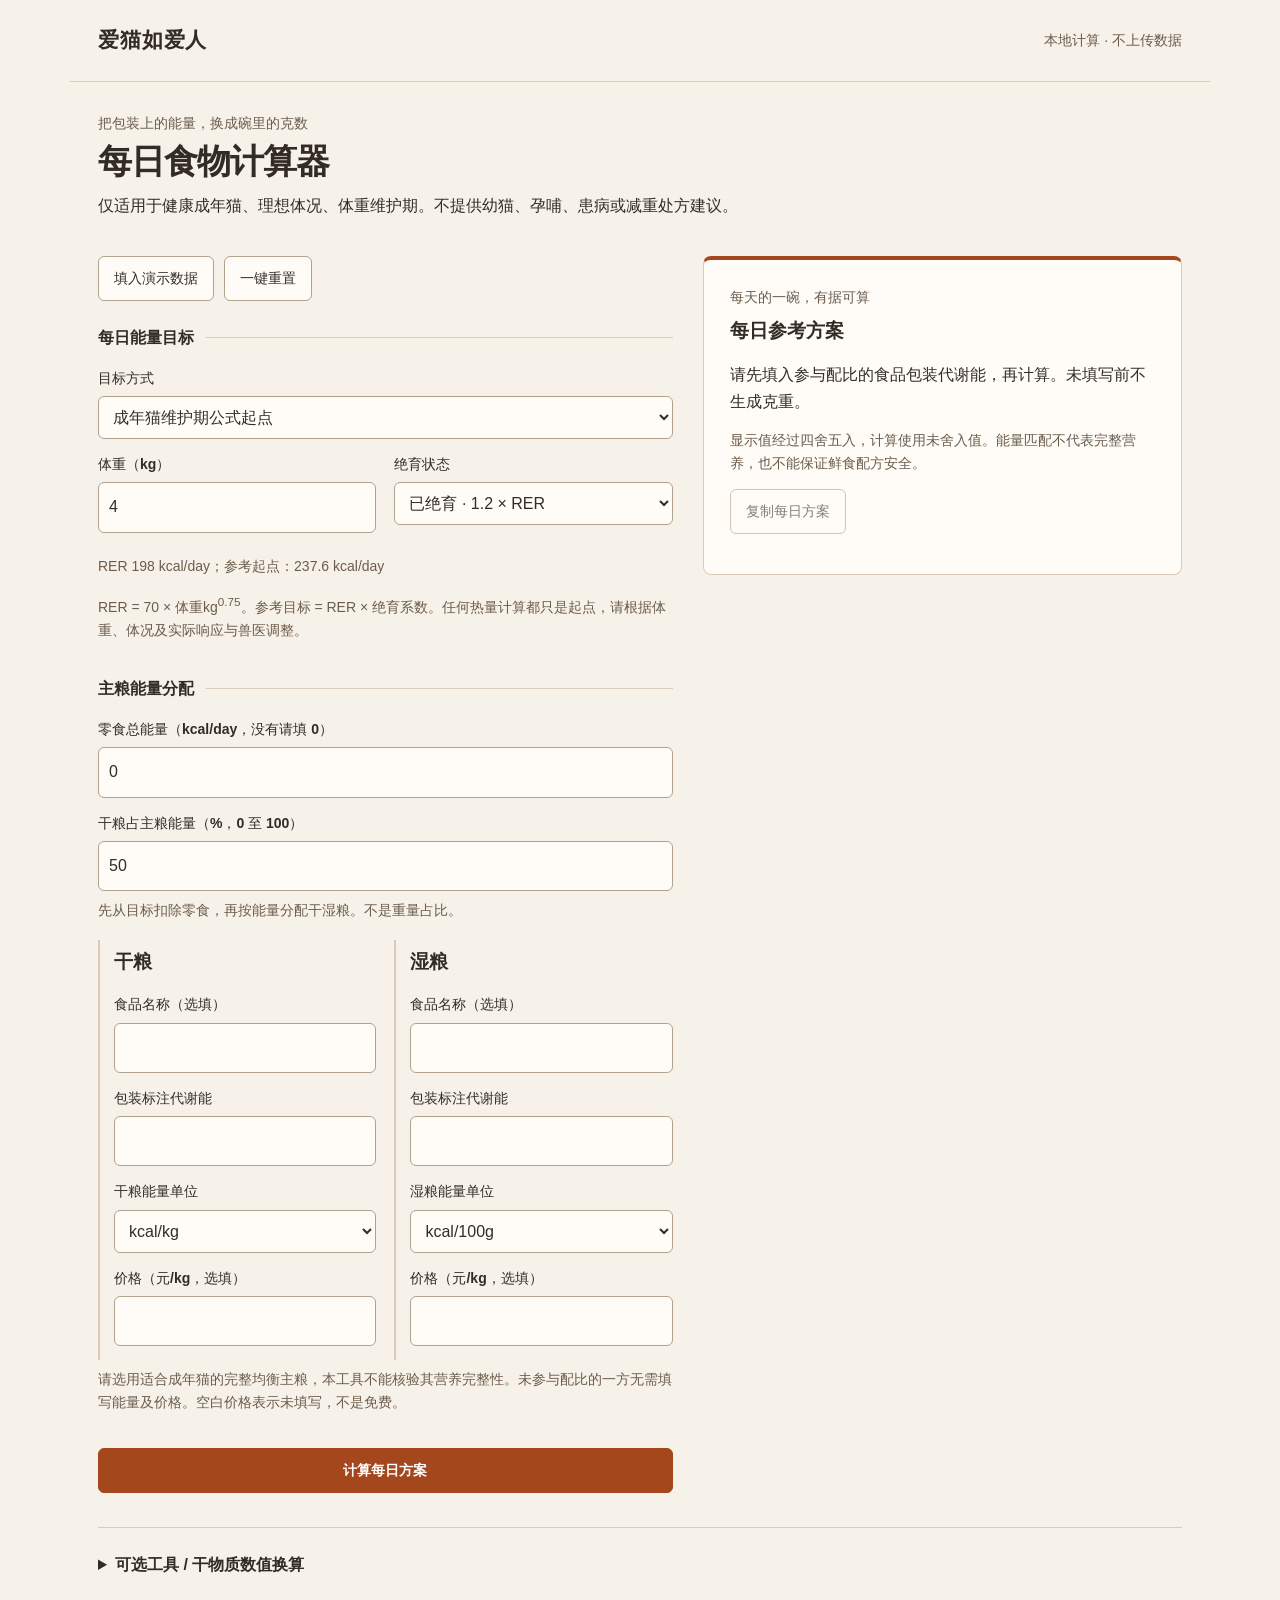
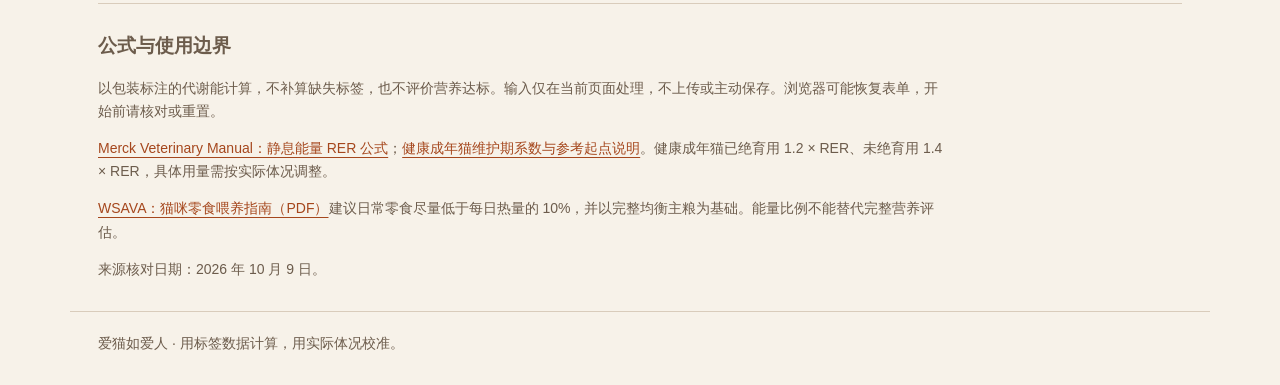
==== projects/cat-food/index.html @ 8298b878 "Publish portfolio and cat food calculator" ====
<!doctype html>
<html lang="zh-CN">
<head>
  <meta charset="utf-8">
  <meta name="viewport" content="width=device-width, initial-scale=1">
  <title>爱猫如爱人 · 每日食物计算器</title>
  <link rel="stylesheet" href="styles.css">
  <script src="calculator.js" defer></script>
  <script src="app.js" defer></script>
</head>
<body>
<header class="wrap"><a class="brand" href="index.html">爱猫如爱人</a><span>本地计算 · 不上传数据</span></header>
<main class="wrap">
  <div class="intro"><p class="eyebrow">把包装上的能量，换成碗里的克数</p><h1>每日食物计算器</h1><p>仅适用于健康成年猫、理想体况、体重维护期。不提供幼猫、孕哺、患病或减重处方建议。</p></div>
  <noscript><p class="notice">请启用 JavaScript 后使用。本页不需要联网。</p></noscript>
  <div class="layout">
  <form id="calculator" novalidate autocomplete="off">
    <div class="actions"><button type="button" id="example">填入演示数据</button><button type="reset">一键重置</button></div>
    <p id="demo" class="notice" hidden>演示数据，开始前请替换包装标签。示例名称、能量和价格均为虚构，不对应真实产品。</p>
    <fieldset><legend>每日能量目标</legend>
      <div class="field"><label for="mode">目标方式</label><select id="mode" aria-describedby="mode-error"><option value="formula">成年猫维护期公式起点</option><option value="custom">使用已有 / 兽医给定目标</option></select><p class="error" id="mode-error"></p></div>
      <div id="formula-fields" class="pair">
        <div class="field"><label for="weight">体重（kg）</label><input id="weight" type="number" min="0" step="any" value="4" aria-describedby="weight-error"><p class="error" id="weight-error"></p></div>
        <div class="field"><label for="status">绝育状态</label><select id="status" aria-describedby="status-error"><option value="neutered">已绝育 · 1.2 × RER</option><option value="intact">未绝育 · 1.4 × RER</option></select><p class="error" id="status-error"></p></div>
      </div>
      <div id="custom-field" class="field" hidden><label for="custom">自定义目标（kcal/day）</label><input id="custom" type="number" min="0" step="any" aria-describedby="custom-error"><p class="error" id="custom-error"></p></div>
      <p id="target-preview" class="hint" aria-live="polite"></p>
      <p class="hint">RER = 70 × 体重kg<sup>0.75</sup>。参考目标 = RER × 绝育系数。任何热量计算都只是起点，请根据体重、体况及实际响应与兽医调整。</p>
    </fieldset>
    <fieldset><legend>主粮能量分配</legend>
      <div class="field"><label for="treats">零食总能量（kcal/day，没有请填 0）</label><input id="treats" type="number" min="0" step="any" value="0" aria-describedby="treats-error"><p class="error" id="treats-error"></p></div>
      <div class="field"><label for="dryPct">干粮占主粮能量（%，0 至 100）</label><input id="dryPct" type="number" min="0" max="100" step="any" value="50" aria-describedby="ratio-note dryPct-error"><p id="ratio-note" class="hint">先从目标扣除零食，再按能量分配干湿粮。不是重量占比。</p><p class="error" id="dryPct-error"></p></div>
      <div class="foods">
        <section><h2>干粮</h2><div class="field"><label for="dryName">食品名称（选填）</label><input id="dryName" type="text" maxlength="100"></div>
          <div class="field"><label for="dryEnergy">包装标注代谢能</label><input id="dryEnergy" type="number" min="0" step="any" aria-describedby="dryEnergy-error"><p class="error" id="dryEnergy-error"></p></div>
          <div class="field"><label for="dryUnit">干粮能量单位</label><select id="dryUnit"><option>kcal/kg</option><option>kcal/100g</option></select></div>
          <div class="field"><label for="dryPrice">价格（元/kg，选填）</label><input id="dryPrice" type="number" min="0" step="any" aria-describedby="dryPrice-error"><p class="error" id="dryPrice-error"></p></div>
        </section>
        <section><h2>湿粮</h2><div class="field"><label for="wetName">食品名称（选填）</label><input id="wetName" type="text" maxlength="100"></div>
          <div class="field"><label for="wetEnergy">包装标注代谢能</label><input id="wetEnergy" type="number" min="0" step="any" aria-describedby="wetEnergy-error"><p class="error" id="wetEnergy-error"></p></div>
          <div class="field"><label for="wetUnit">湿粮能量单位</label><select id="wetUnit"><option>kcal/kg</option><option selected>kcal/100g</option></select></div>
          <div class="field"><label for="wetPrice">价格（元/kg，选填）</label><input id="wetPrice" type="number" min="0" step="any" aria-describedby="wetPrice-error"><p class="error" id="wetPrice-error"></p></div>
        </section>
      </div>
      <p class="hint">请选用适合成年猫的完整均衡主粮，本工具不能核验其营养完整性。未参与配比的一方无需填写能量及价格。空白价格表示未填写，不是免费。</p>
    </fieldset>
    <button class="primary" type="submit">计算每日方案</button>
  </form>
  <section class="result-panel" aria-labelledby="result-title">
    <p class="eyebrow">每天的一碗，有据可算</p><h2 id="result-title" tabindex="-1">每日参考方案</h2>
    <div id="result" role="status" aria-live="polite" aria-atomic="true"><p>请先填入参与配比的食品包装代谢能，再计算。未填写前不生成克重。</p></div>
    <p class="hint">显示值经过四舍五入，计算使用未舍入值。能量匹配不代表完整营养，也不能保证鲜食配方安全。</p>
    <button type="button" id="copy" disabled>复制每日方案</button>
    <div id="copy-fallback" hidden><label for="plan-text">每日方案文本（可选择后手动复制）</label><textarea id="plan-text" rows="12" readonly></textarea></div>
    <p id="copy-status" role="status"></p>
  </section>
  </div>
  <details id="dm"><summary>可选工具 / 干物质数值换算</summary>
    <p>营养素 as-fed % ÷（100 − 水分%）× 100。只是标签数值换算，不判断达标；保证分析 min/max 不是实测值，分别代入上下限不等于实际干物质营养浓度。</p>
    <div class="pair"><div class="field"><label for="nutrient">某营养素 as-fed（%）</label><input id="nutrient" type="number" min="0" step="any" aria-describedby="nutrient-error"><p class="error" id="nutrient-error"></p></div><div class="field"><label for="moisture">水分（%，小于 100）</label><input id="moisture" type="number" min="0" max="100" step="any" aria-describedby="moisture-error"><p class="error" id="moisture-error"></p></div></div>
    <button type="button" id="dm-calculate">换算数值</button><p id="dm-result" role="status"></p>
  </details>
  <section class="sources"><h2>公式与使用边界</h2><p>以包装标注的代谢能计算，不补算缺失标签，也不评价营养达标。输入仅在当前页面处理，不上传或主动保存。浏览器可能恢复表单，开始前请核对或重置。</p><p><a href="https://www.merckvetmanual.com/management-and-nutrition/nutrition-small-animals/nutritional-requirements-of-small-animals">Merck Veterinary Manual：静息能量 RER 公式</a>；<a href="https://www.merckvetmanual.com/multimedia/table/daily-maintenance-energy-requirements-for-dogs-and-cats">健康成年猫维护期系数与参考起点说明</a>。健康成年猫已绝育用 1.2 × RER、未绝育用 1.4 × RER，具体用量需按实际体况调整。</p><p><a href="https://wsava.org/wp-content/uploads/2025/11/WSAVA_GuidetoTreats_Cats_251107.pdf">WSAVA：猫咪零食喂养指南（PDF）</a>建议日常零食尽量低于每日热量的 10%，并以完整均衡主粮为基础。能量比例不能替代完整营养评估。</p><p>来源核对日期：2026 年 10 月 9 日。</p></section>
</main>
<footer class="wrap">爱猫如爱人 · 用标签数据计算，用实际体况校准。</footer>
</body>
</html>
---- projects/cat-food/styles.css ----
:root { color-scheme: light; --paper: #f7f2e9; --surface: #fffcf7; --ink: #332c25; --muted: #6c5c4c; --line: #d9ccbb; --orange: #a5471d; --error: #a22d25; }
* { box-sizing: border-box; }
[hidden] { display: none !important; }
body { margin: 0; background: var(--paper); color: var(--ink); font: 16px/1.65 -apple-system, BlinkMacSystemFont, "PingFang SC", "Microsoft YaHei", sans-serif; font-variant-numeric: tabular-nums; }
.wrap { max-width: 1140px; margin: auto; padding: 0 28px; }
header.wrap { display: flex; justify-content: space-between; align-items: center; gap: 16px; min-height: 82px; border-bottom: 1px solid var(--line); }
a { color: var(--orange); text-underline-offset: 4px; overflow-wrap: anywhere; }
.brand { font-weight: 750; font-size: 21px; color: var(--ink); text-decoration: none; letter-spacing: .04em; }
header span, .hint, .eyebrow, footer { color: var(--muted); font-size: 14px; }
.intro { padding: 30px 0 22px; max-width: 780px; }
h1 { margin: 4px 0 10px; font-size: clamp(26px, 4vw, 34px); line-height: 1.3; letter-spacing: -.03em; }
h2 { font-size: 19px; margin: 6px 0 16px; }
h3 { font-size: 16px; margin: 24px 0 2px; overflow-wrap: anywhere; }
p { margin: 8px 0 14px; }
.eyebrow { margin: 0; }
.layout { display: grid; grid-template-columns: minmax(0, 1.2fr) minmax(0, 1fr); gap: 30px; align-items: start; }
form, .result-panel { min-width: 0; }
.actions { display: flex; flex-wrap: wrap; gap: 10px; margin-bottom: 24px; }
fieldset { border: 0; border-top: 1px solid var(--line); padding: 16px 0 20px; margin: 0; min-width: 0; }
legend { padding: 0 12px 0 0; font-size: 16px; font-weight: 650; }
.pair, .foods { display: grid; grid-template-columns: repeat(2, minmax(0, 1fr)); gap: 18px; }
.foods { margin-top: 18px; }
.foods section { border-left: 2px solid var(--line); padding-left: 14px; }
.field { margin-bottom: 14px; min-width: 0; }
label { display: block; margin-bottom: 6px; font-size: 14px; font-weight: 550; }
input, select, textarea { width: 100%; min-width: 0; border: 1px solid #b2a18d; border-radius: 6px; padding: 11px 10px; font: inherit; color: var(--ink); background: var(--surface); }
textarea { margin-top: 8px; resize: vertical; }
button { border: 1px solid #b2a18d; border-radius: 6px; padding: 10px 15px; font: inherit; font-size: 14px; color: var(--ink); background: var(--surface); cursor: pointer; min-height: 44px; transition: background-color .12s; }
button:hover:not(:disabled) { background: #eee1d2; }
button:disabled { cursor: not-allowed; opacity: .6; }
button.primary { background: var(--orange); color: white; border-color: var(--orange); width: 100%; font-weight: 600; }
button.primary:hover { background: #853514; }
:focus-visible { outline: 3px solid #9d431a; outline-offset: 3px; }
[aria-invalid="true"] { border: 2px solid var(--error); }
.error { color: var(--error); font-size: 14px; margin: 5px 0 0; }
.error:empty { display: none; }
.notice { color: #713716; background: #ffecd7; border-left: 3px solid var(--orange); padding: 12px 14px; font-size: 14px; }
.result-panel { background: var(--surface); border: 1px solid var(--line); border-top: 4px solid var(--orange); border-radius: 8px; padding: 26px; position: sticky; top: 24px; }
.grams { font-size: clamp(29px, 4vw, 40px); line-height: 1.25; font-weight: 700; letter-spacing: -.04em; margin: 4px 0 8px; }
.cost { border-top: 1px solid var(--line); padding-top: 18px; margin-top: 24px; font-weight: 600; }
#copy-fallback { margin-top: 18px; }
details { border-top: 1px solid var(--line); border-bottom: 1px solid var(--line); padding: 20px 0; margin: 34px 0 26px; }
summary { cursor: pointer; font-weight: 600; padding: 4px 0; }
details > p, details > .pair { max-width: 700px; }
.sources { max-width: 850px; font-size: 14px; color: var(--muted); }
footer.wrap { margin-top: 30px; padding-top: 20px; padding-bottom: 30px; border-top: 1px solid var(--line); }
@media (max-width: 800px) { .layout { grid-template-columns: minmax(0, 1fr); gap: 24px; } .result-panel { position: static; } }
@media (max-width: 480px) { .wrap { padding-left: 18px; padding-right: 18px; } header.wrap { align-items: flex-start; flex-direction: column; justify-content: center; gap: 2px; } .pair, .foods { grid-template-columns: minmax(0, 1fr); gap: 0; } .result-panel { padding: 20px; } .intro { padding-top: 24px; } }
@media (prefers-reduced-motion: reduce) { *, *::before, *::after { transition: none !important; animation: none !important; scroll-behavior: auto !important; } }
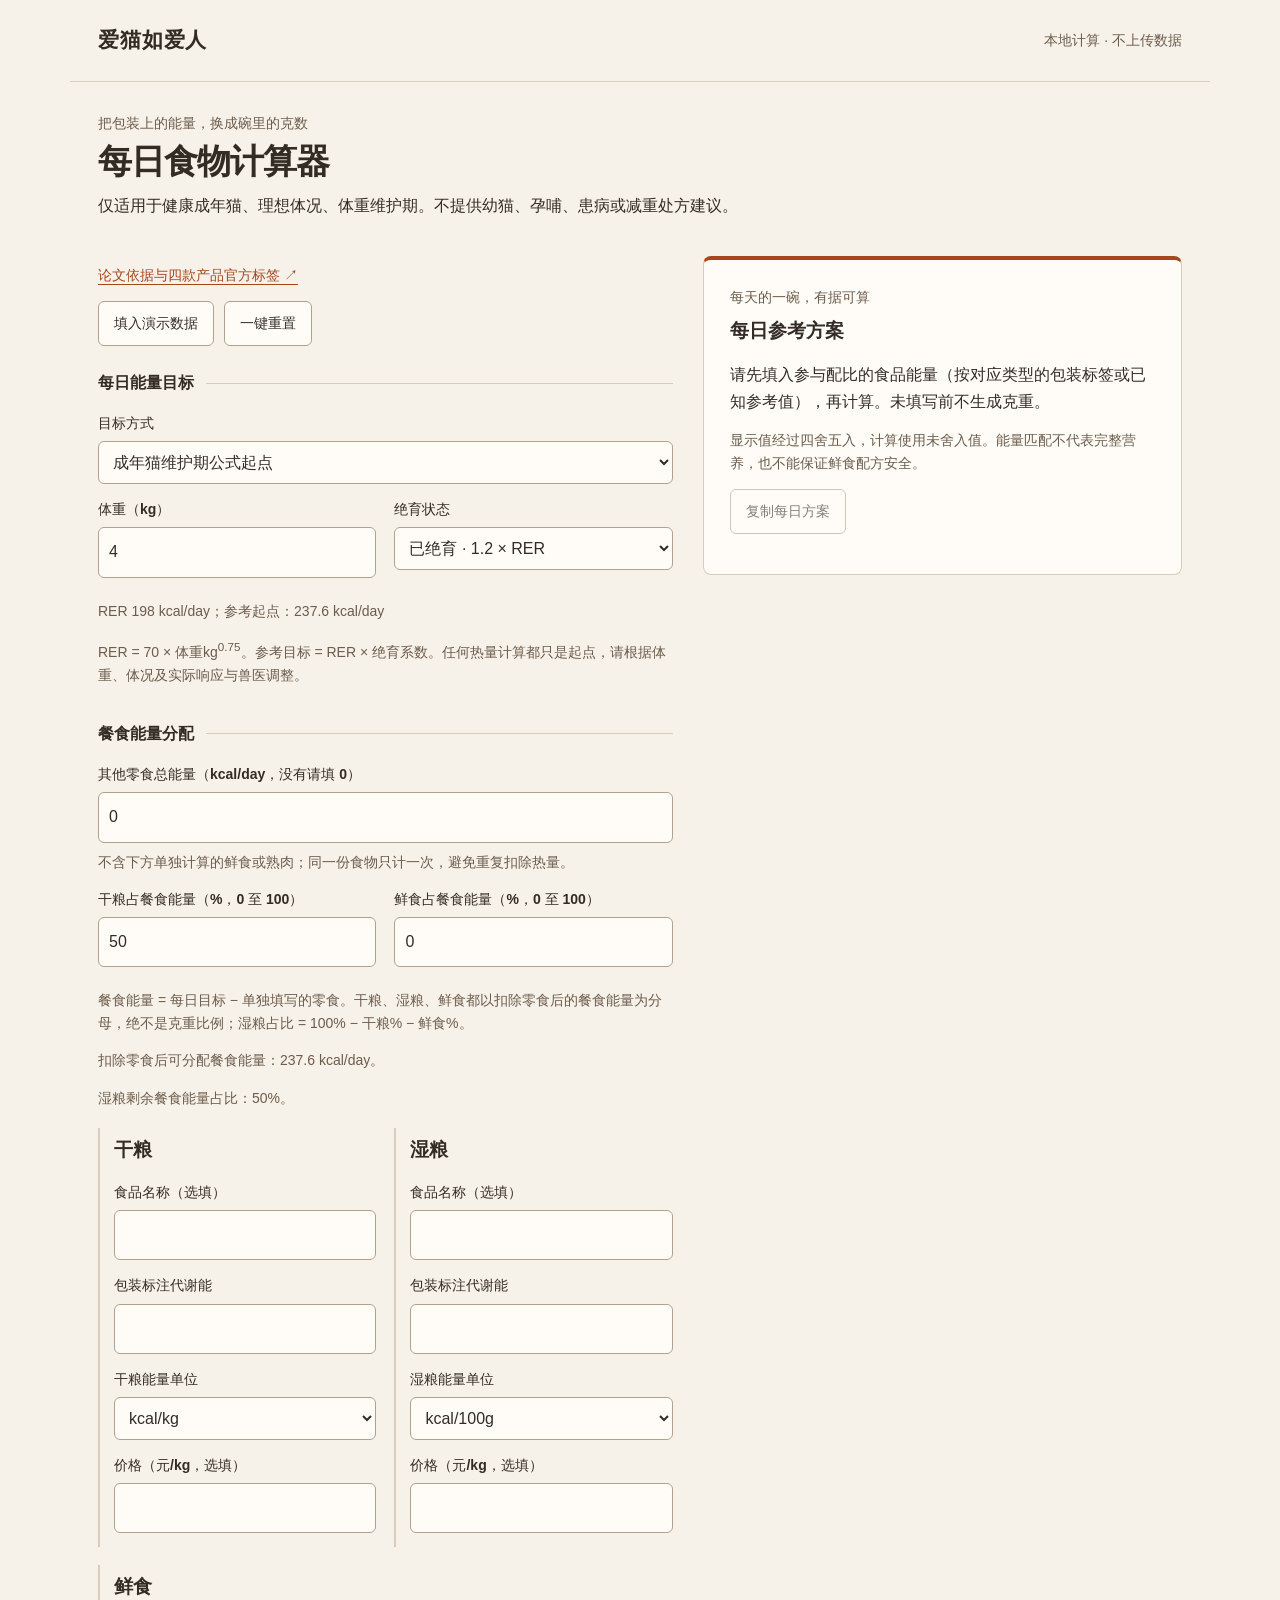
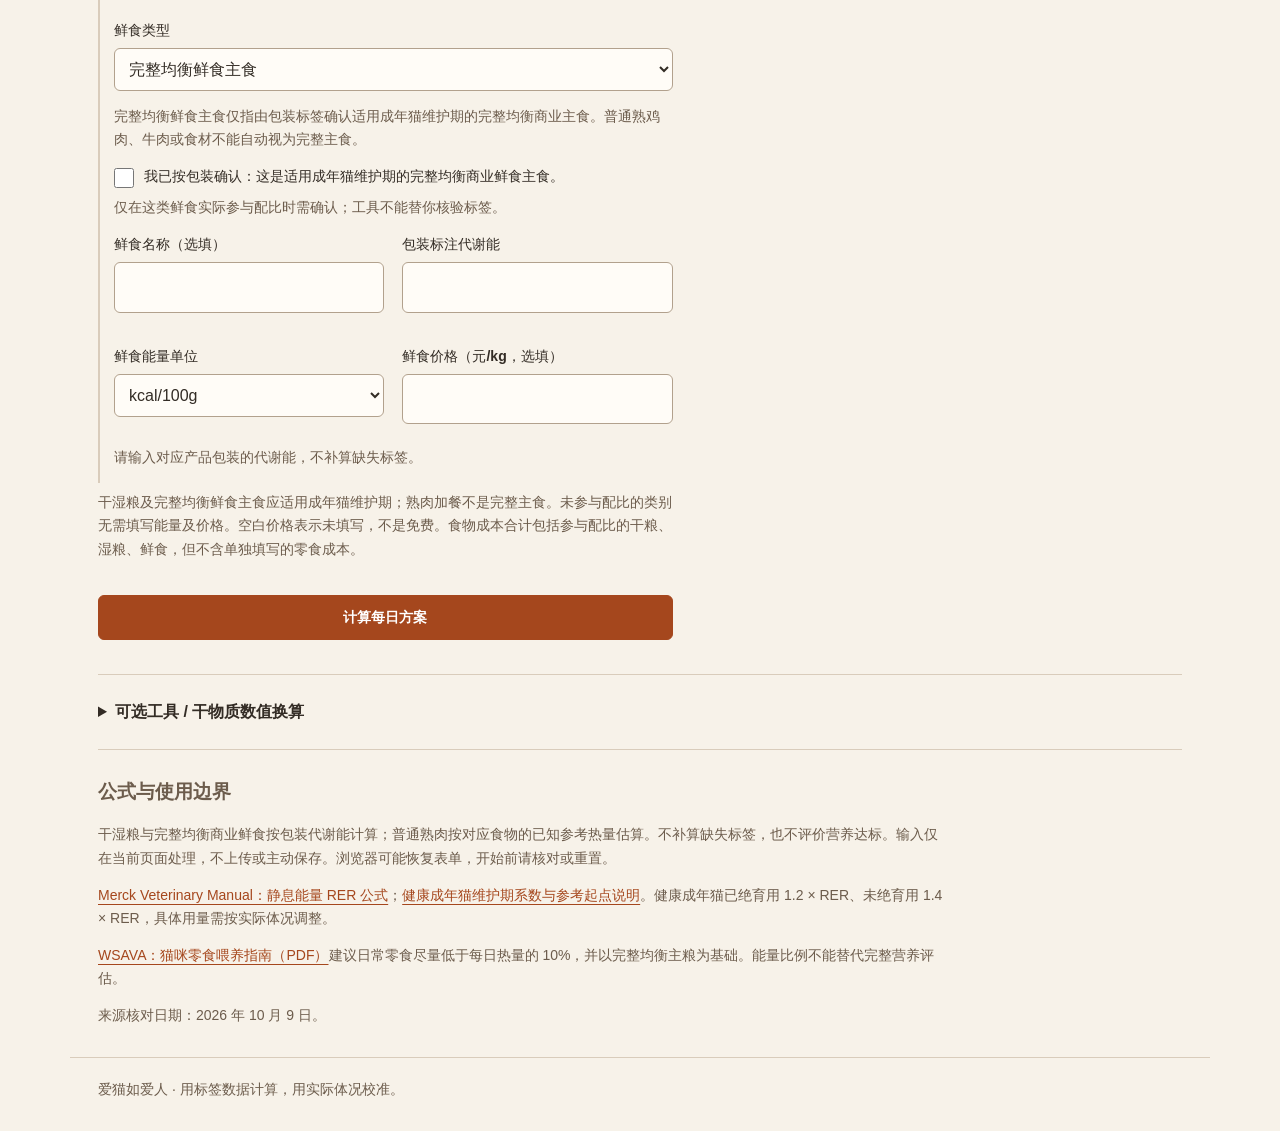
==== commit bd0959d5: "Publish portfolio and cat food calculator" ====
--- a/projects/cat-food/index.html
+++ b/projects/cat-food/index.html
@@ -15,6 +15,7 @@
   <noscript><p class="notice">请启用 JavaScript 后使用。本页不需要联网。</p></noscript>
   <div class="layout">
   <form id="calculator" novalidate autocomplete="off">
+    <p class="hint"><a href="evidence.html">论文依据与四款产品官方标签 ↗</a></p>
     <div class="actions"><button type="button" id="example">填入演示数据</button><button type="reset">一键重置</button></div>
     <p id="demo" class="notice" hidden>演示数据，开始前请替换包装标签。示例名称、能量和价格均为虚构，不对应真实产品。</p>
     <fieldset><legend>每日能量目标</legend>
@@ -27,9 +28,15 @@
       <p id="target-preview" class="hint" aria-live="polite"></p>
       <p class="hint">RER = 70 × 体重kg<sup>0.75</sup>。参考目标 = RER × 绝育系数。任何热量计算都只是起点，请根据体重、体况及实际响应与兽医调整。</p>
     </fieldset>
-    <fieldset><legend>主粮能量分配</legend>
-      <div class="field"><label for="treats">零食总能量（kcal/day，没有请填 0）</label><input id="treats" type="number" min="0" step="any" value="0" aria-describedby="treats-error"><p class="error" id="treats-error"></p></div>
-      <div class="field"><label for="dryPct">干粮占主粮能量（%，0 至 100）</label><input id="dryPct" type="number" min="0" max="100" step="any" value="50" aria-describedby="ratio-note dryPct-error"><p id="ratio-note" class="hint">先从目标扣除零食，再按能量分配干湿粮。不是重量占比。</p><p class="error" id="dryPct-error"></p></div>
+    <fieldset><legend>餐食能量分配</legend>
+      <div class="field"><label for="treats">其他零食总能量（kcal/day，没有请填 0）</label><input id="treats" type="number" min="0" step="any" value="0" aria-describedby="treats-note treats-error"><p id="treats-note" class="hint">不含下方单独计算的鲜食或熟肉；同一份食物只计一次，避免重复扣除热量。</p><p class="error" id="treats-error"></p></div>
+      <div class="pair">
+        <div class="field"><label for="dryPct">干粮占餐食能量（%，0 至 100）</label><input id="dryPct" type="number" min="0" max="100" step="any" value="50" aria-describedby="ratio-note dryPct-error"><p class="error" id="dryPct-error"></p></div>
+        <div class="field"><label for="freshPct">鲜食占餐食能量（%，0 至 100）</label><input id="freshPct" type="number" min="0" max="100" step="any" value="0" aria-describedby="ratio-note freshPct-error"><p class="error" id="freshPct-error"></p></div>
+      </div>
+      <p id="ratio-note" class="hint">餐食能量 = 每日目标 − 单独填写的零食。干粮、湿粮、鲜食都以扣除零食后的餐食能量为分母，绝不是克重比例；湿粮占比 = 100% − 干粮% − 鲜食%。</p>
+      <p id="meal-preview" class="hint" aria-live="polite"></p>
+      <p id="wet-preview" class="hint" aria-live="polite"></p>
       <div class="foods">
         <section><h2>干粮</h2><div class="field"><label for="dryName">食品名称（选填）</label><input id="dryName" type="text" maxlength="100"></div>
           <div class="field"><label for="dryEnergy">包装标注代谢能</label><input id="dryEnergy" type="number" min="0" step="any" aria-describedby="dryEnergy-error"><p class="error" id="dryEnergy-error"></p></div>
@@ -41,14 +48,26 @@
           <div class="field"><label for="wetUnit">湿粮能量单位</label><select id="wetUnit"><option>kcal/kg</option><option selected>kcal/100g</option></select></div>
           <div class="field"><label for="wetPrice">价格（元/kg，选填）</label><input id="wetPrice" type="number" min="0" step="any" aria-describedby="wetPrice-error"><p class="error" id="wetPrice-error"></p></div>
         </section>
+        <section class="fresh-food"><h2>鲜食</h2>
+          <div class="field"><label for="freshType">鲜食类型</label><select id="freshType" aria-describedby="fresh-type-note freshType-error"><option value="complete">完整均衡鲜食主食</option><option value="topper">普通熟肉加餐</option></select><p class="error" id="freshType-error"></p></div>
+          <p id="fresh-type-note" class="hint">完整均衡鲜食主食仅指由包装标签确认适用成年猫维护期的完整均衡商业主食。普通熟鸡肉、牛肉或食材不能自动视为完整主食。</p>
+          <div id="fresh-confirm-field" class="field"><label class="check-label" for="freshConfirmed"><input id="freshConfirmed" type="checkbox" aria-describedby="freshConfirmed-error">我已按包装确认：这是适用成年猫维护期的完整均衡商业鲜食主食。</label><p class="hint">仅在这类鲜食实际参与配比时需确认；工具不能替你核验标签。</p><p class="error" id="freshConfirmed-error"></p></div>
+          <div class="pair">
+            <div class="field"><label for="freshName">鲜食名称（选填）</label><input id="freshName" type="text" maxlength="100"></div>
+            <div class="field"><label id="fresh-energy-label" for="freshEnergy">包装标注代谢能</label><input id="freshEnergy" type="number" min="0" step="any" aria-describedby="fresh-energy-note freshEnergy-error"><p class="error" id="freshEnergy-error"></p></div>
+            <div class="field"><label for="freshUnit">鲜食能量单位</label><select id="freshUnit"><option>kcal/kg</option><option selected>kcal/100g</option></select></div>
+            <div class="field"><label for="freshPrice">鲜食价格（元/kg，选填）</label><input id="freshPrice" type="number" min="0" step="any" aria-describedby="freshPrice-error"><p class="error" id="freshPrice-error"></p></div>
+          </div>
+          <p id="fresh-energy-note" class="hint">请输入对应产品包装的代谢能，不补算缺失标签。</p>
+        </section>
       </div>
-      <p class="hint">请选用适合成年猫的完整均衡主粮，本工具不能核验其营养完整性。未参与配比的一方无需填写能量及价格。空白价格表示未填写，不是免费。</p>
+      <p class="hint">干湿粮及完整均衡鲜食主食应适用成年猫维护期；熟肉加餐不是完整主食。未参与配比的类别无需填写能量及价格。空白价格表示未填写，不是免费。食物成本合计包括参与配比的干粮、湿粮、鲜食，但不含单独填写的零食成本。</p>
     </fieldset>
     <button class="primary" type="submit">计算每日方案</button>
   </form>
   <section class="result-panel" aria-labelledby="result-title">
     <p class="eyebrow">每天的一碗，有据可算</p><h2 id="result-title" tabindex="-1">每日参考方案</h2>
-    <div id="result" role="status" aria-live="polite" aria-atomic="true"><p>请先填入参与配比的食品包装代谢能，再计算。未填写前不生成克重。</p></div>
+    <div id="result" role="status" aria-live="polite" aria-atomic="true"><p>请先填入参与配比的食品能量（按对应类型的包装标签或已知参考值），再计算。未填写前不生成克重。</p></div>
     <p class="hint">显示值经过四舍五入，计算使用未舍入值。能量匹配不代表完整营养，也不能保证鲜食配方安全。</p>
     <button type="button" id="copy" disabled>复制每日方案</button>
     <div id="copy-fallback" hidden><label for="plan-text">每日方案文本（可选择后手动复制）</label><textarea id="plan-text" rows="12" readonly></textarea></div>
@@ -60,7 +79,7 @@
     <div class="pair"><div class="field"><label for="nutrient">某营养素 as-fed（%）</label><input id="nutrient" type="number" min="0" step="any" aria-describedby="nutrient-error"><p class="error" id="nutrient-error"></p></div><div class="field"><label for="moisture">水分（%，小于 100）</label><input id="moisture" type="number" min="0" max="100" step="any" aria-describedby="moisture-error"><p class="error" id="moisture-error"></p></div></div>
     <button type="button" id="dm-calculate">换算数值</button><p id="dm-result" role="status"></p>
   </details>
-  <section class="sources"><h2>公式与使用边界</h2><p>以包装标注的代谢能计算，不补算缺失标签，也不评价营养达标。输入仅在当前页面处理，不上传或主动保存。浏览器可能恢复表单，开始前请核对或重置。</p><p><a href="https://www.merckvetmanual.com/management-and-nutrition/nutrition-small-animals/nutritional-requirements-of-small-animals">Merck Veterinary Manual：静息能量 RER 公式</a>；<a href="https://www.merckvetmanual.com/multimedia/table/daily-maintenance-energy-requirements-for-dogs-and-cats">健康成年猫维护期系数与参考起点说明</a>。健康成年猫已绝育用 1.2 × RER、未绝育用 1.4 × RER，具体用量需按实际体况调整。</p><p><a href="https://wsava.org/wp-content/uploads/2025/11/WSAVA_GuidetoTreats_Cats_251107.pdf">WSAVA：猫咪零食喂养指南（PDF）</a>建议日常零食尽量低于每日热量的 10%，并以完整均衡主粮为基础。能量比例不能替代完整营养评估。</p><p>来源核对日期：2026 年 10 月 9 日。</p></section>
+  <section class="sources"><h2>公式与使用边界</h2><p>干湿粮与完整均衡商业鲜食按包装代谢能计算；普通熟肉按对应食物的已知参考热量估算。不补算缺失标签，也不评价营养达标。输入仅在当前页面处理，不上传或主动保存。浏览器可能恢复表单，开始前请核对或重置。</p><p><a href="https://www.merckvetmanual.com/management-and-nutrition/nutrition-small-animals/nutritional-requirements-of-small-animals">Merck Veterinary Manual：静息能量 RER 公式</a>；<a href="https://www.merckvetmanual.com/multimedia/table/daily-maintenance-energy-requirements-for-dogs-and-cats">健康成年猫维护期系数与参考起点说明</a>。健康成年猫已绝育用 1.2 × RER、未绝育用 1.4 × RER，具体用量需按实际体况调整。</p><p><a href="https://wsava.org/wp-content/uploads/2025/11/WSAVA_GuidetoTreats_Cats_251107.pdf">WSAVA：猫咪零食喂养指南（PDF）</a>建议日常零食尽量低于每日热量的 10%，并以完整均衡主粮为基础。能量比例不能替代完整营养评估。</p><p>来源核对日期：2026 年 10 月 9 日。</p></section>
 </main>
 <footer class="wrap">爱猫如爱人 · 用标签数据计算，用实际体况校准。</footer>
 </body>
--- a/projects/cat-food/styles.css
+++ b/projects/cat-food/styles.css
@@ -21,6 +21,10 @@
 .pair, .foods { display: grid; grid-template-columns: repeat(2, minmax(0, 1fr)); gap: 18px; }
 .foods { margin-top: 18px; }
 .foods section { border-left: 2px solid var(--line); padding-left: 14px; }
+.foods .fresh-food { grid-column: 1 / -1; min-width: 0; }
+.check-label { display: flex; gap: 10px; align-items: flex-start; }
+.check-label input { width: 20px; height: 20px; flex: 0 0 20px; margin: 3px 0 0; }
+#result, .hint, .error, .notice { overflow-wrap: anywhere; }
 .field { margin-bottom: 14px; min-width: 0; }
 label { display: block; margin-bottom: 6px; font-size: 14px; font-weight: 550; }
 input, select, textarea { width: 100%; min-width: 0; border: 1px solid #b2a18d; border-radius: 6px; padding: 11px 10px; font: inherit; color: var(--ink); background: var(--surface); }
